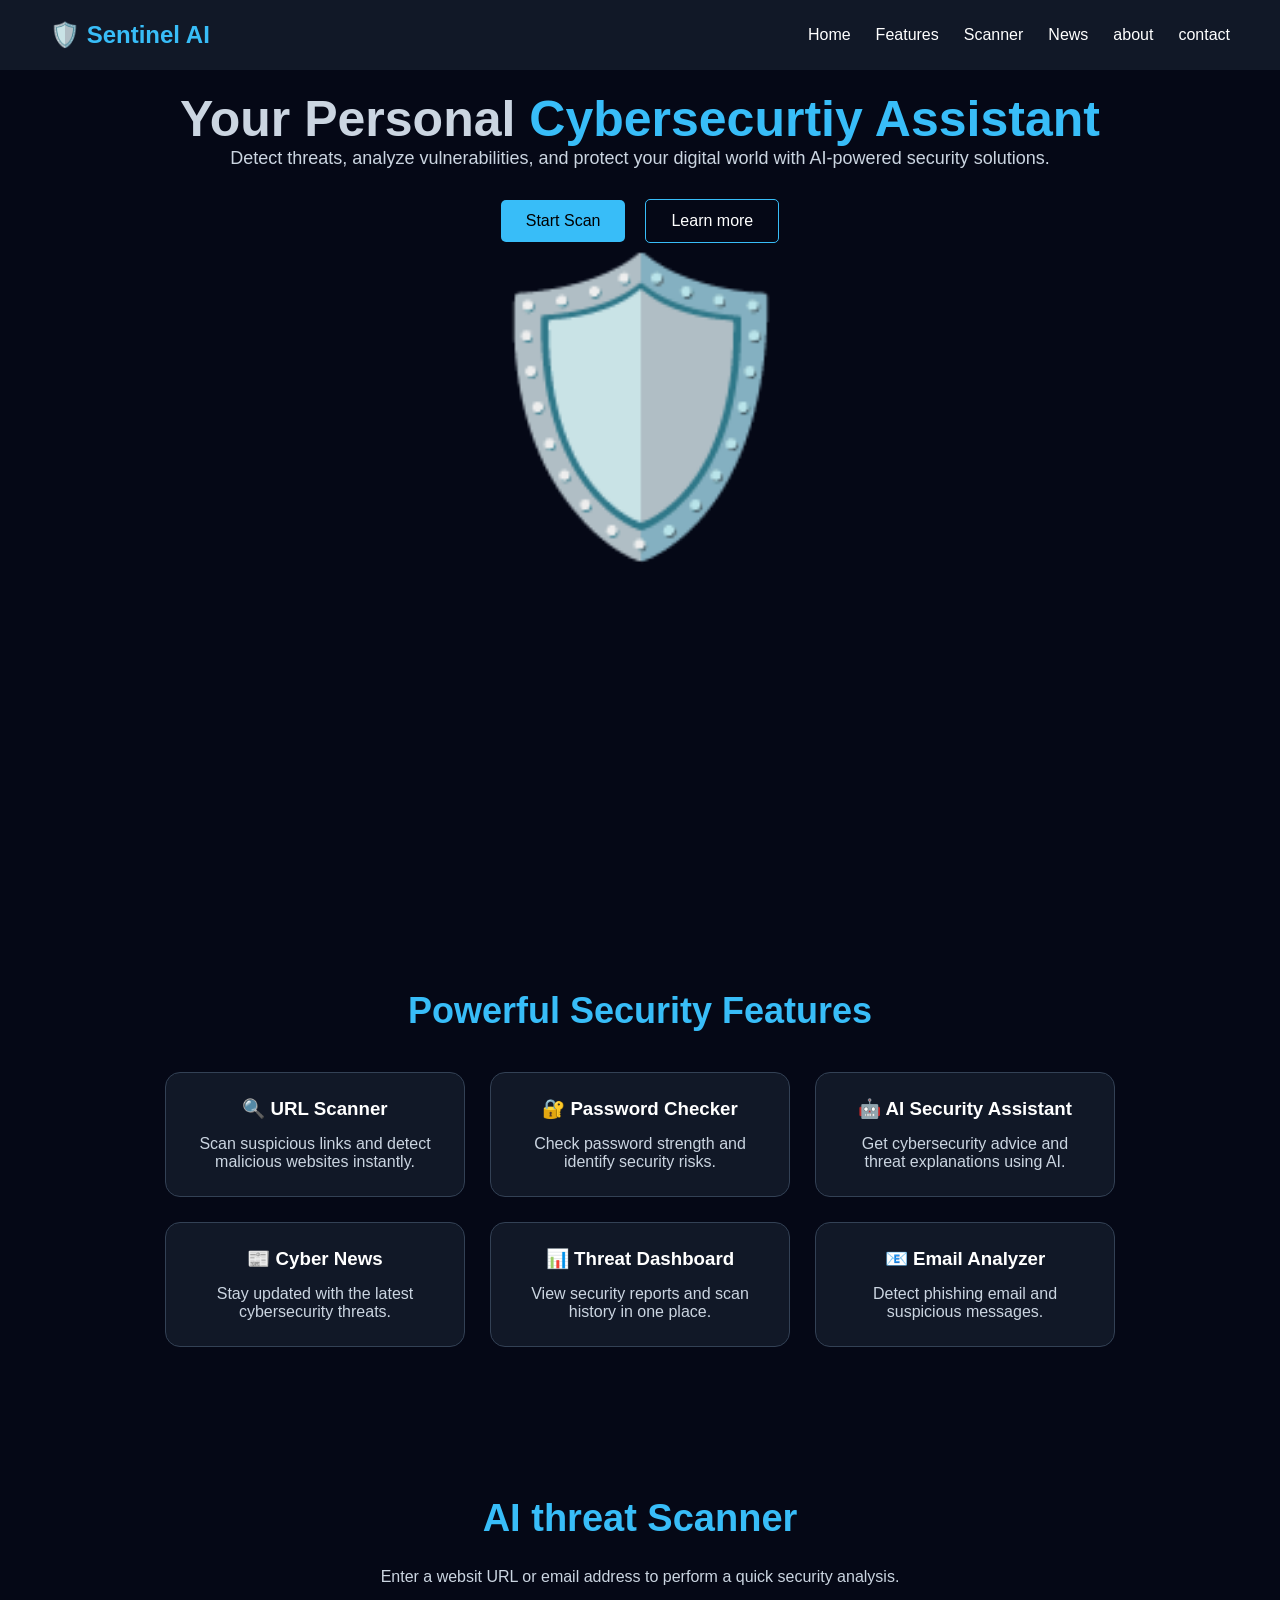
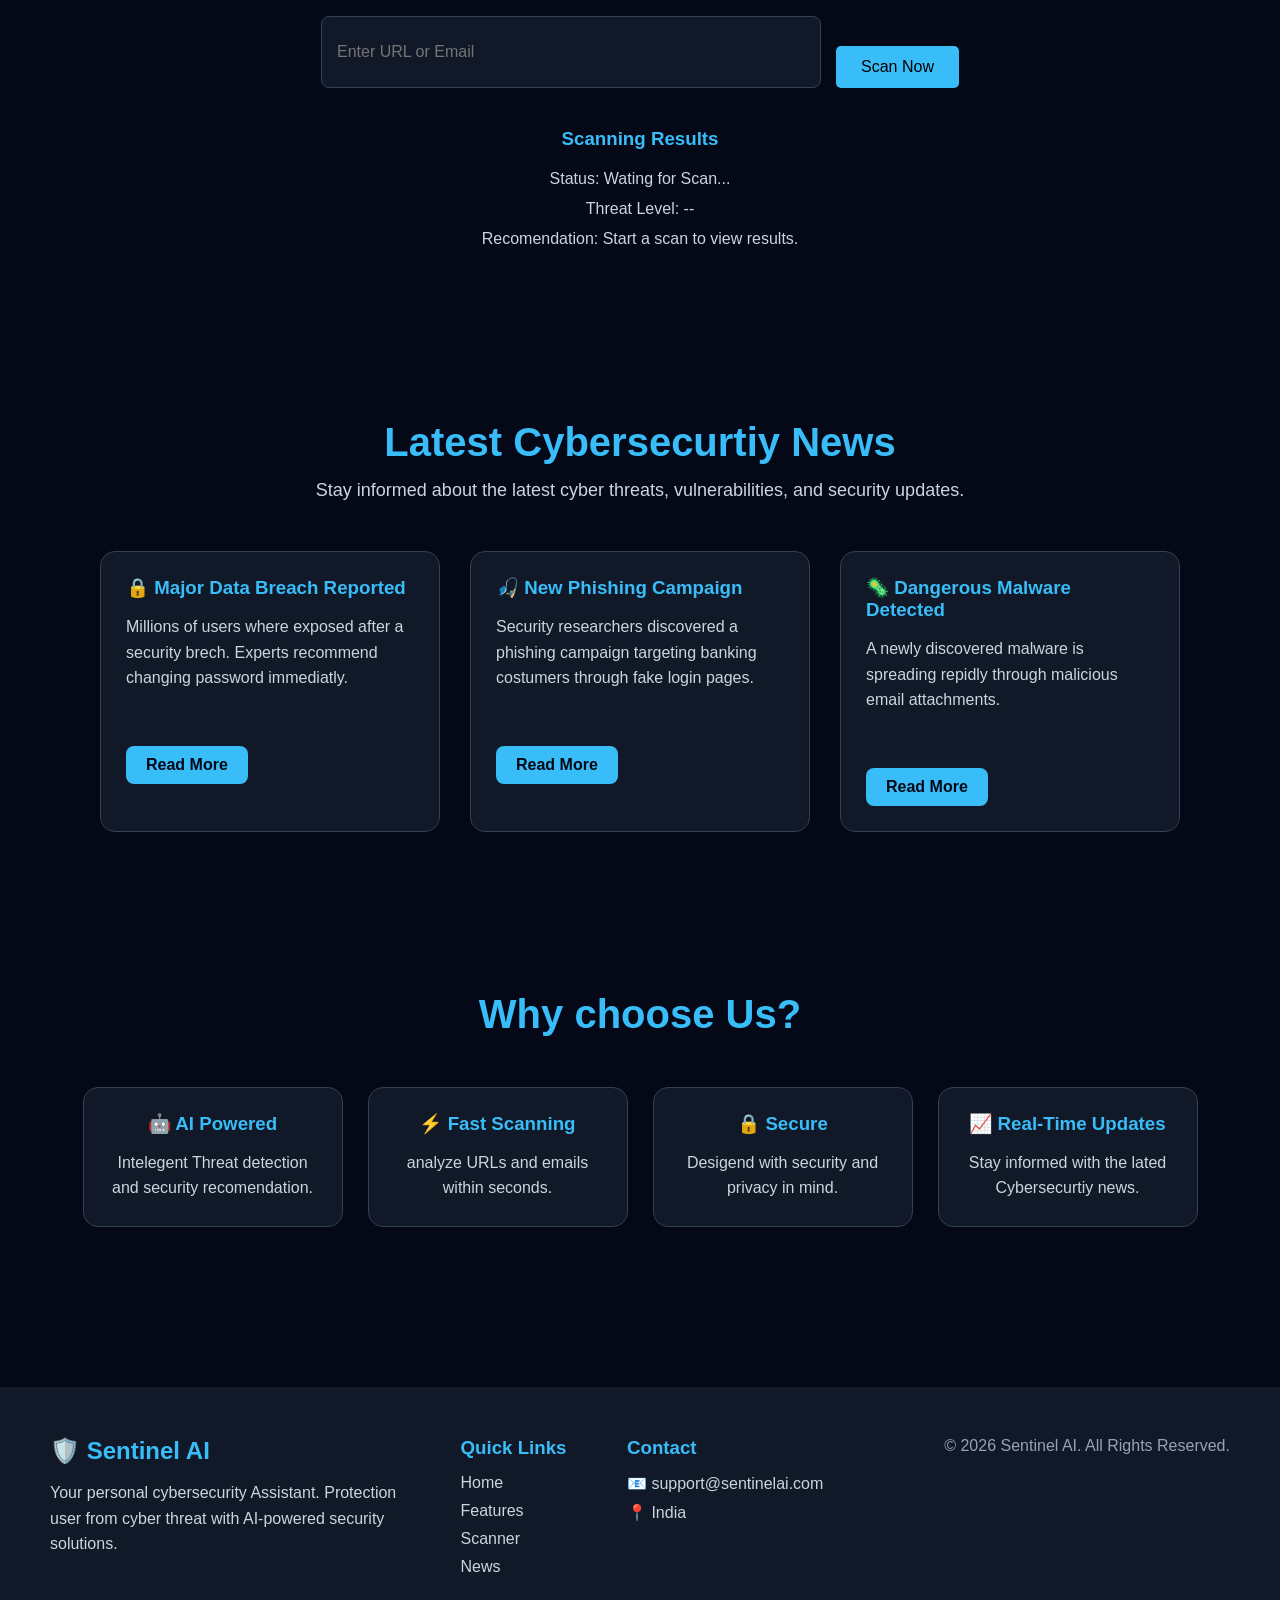
==== src/main/resources/static/cyber.html @ d19e3086 "Initial Sentinel AI project" ====
<!DOCTYPE html>
<html lang="en">
<head>
    <meta charset="UTF-8">
    <meta name="viewport" content="width=device-width, initial-scale=1.0">
    <title>Cyber Security</title>
    <link rel="stylesheet" href="cyber.css">
</head>
<body>
    <nav>
        <span class="logo">🛡️ Sentinel AI</span>
        <div class="nav-link">
            <a href="">Home</a>
            <a href="">Features</a>
            <a href="">Scanner</a>
            <a href="">News</a>
            <a href="">about</a>
            <a href="">contact</a>
        </div>
    </nav>
    <section class="hero">
        <div class="hero-text">
            <h1>Your Personal <span>Cybersecurtiy Assistant</span></h1>
            <p>
                Detect threats, analyze vulnerabilities, and protect your
                digital world with AI-powered security solutions.
            </p>
            <button>Start Scan</button>
            <button class="secondary">Learn more</button>
        </div>
        <div class="hero-icon">
            🛡️
        </div>
    </section>
    <section class="features">
        <h2>Powerful Security Features</h2>
        <div class="cards">
            <div class="card">
                <h3>🔍 URL Scanner</h3>
                <p>
                    Scan suspicious links and detect malicious websites instantly.
                </p>
            </div>  

            <div class="card">
                <h3>🔐 Password Checker</h3>
                <p>
                    Check password strength and identify security risks.
                </p>
            </div>

            <div class="card">
                <h3>🤖 AI Security Assistant</h3>
                <p>
                    Get cybersecurity advice and threat explanations using AI.
                </p>
            </div>

            <div class="card">
                <h3>📰 Cyber News</h3>
                <p>
                    Stay updated with the latest cybersecurity threats.
                </p>
            </div>

            <div class="card">
                <h3>📊 Threat Dashboard</h3>
                <p>
                    View security reports and scan history in one place.
                </p>
            </div>

            <div class="card">
                <h3>📧 Email Analyzer</h3>
                <p>
                    Detect phishing email and suspicious messages.
                </p>
            </div>

        </div>

    </section>
    <section class="scanner">

        <h2> AI threat Scanner</h2>
        <p>
            Enter a websit URL or email address to perform a quick security analysis.
        </p>
        
        <div class="scanner-box">
            <input type="text" placeholder="Enter URL or Email">
            <button>Scan Now</button>
        </div>

        <div class="result-box">
            <h3>Scanning Results</h3>
            <p>Status: Wating for Scan...</p>
            <p>Threat Level: --</p>
            <p>Recomendation: Start a scan to view results.</p>
        </div>

    </section>
    <section class="news">
        <h2>Latest Cybersecurtiy News</h2>
        <p class="news-subtitle">
            Stay informed about the latest cyber threats, vulnerabilities, and security updates.
        </p>

        <div class="news-container">

            <div class="news-cards">
                <h3>🔒 Major Data Breach Reported</h3>
                <p>
                    Millions of users where exposed after a security brech.
                    Experts recommend changing  password immediatly.
                </p>
                <button>Read More</button>
            </div>

            <div class="news-cards">
                <h3>🎣 New Phishing Campaign</h3>
                <p>
                    Security researchers discovered a phishing campaign targeting 
                    banking costumers through fake login pages.
                </p>
                <button>Read More</button>
            </div>

            <div class="news-cards">
                <h3>🦠 Dangerous Malware Detected</h3>
                <p>A newly discovered malware is spreading  repidly  through 
                    malicious  email attachments.  
                </p>

                <button>Read More</button>
            </div>

        </div>
    </section>

    <section class="why">
        <h2>Why choose Us?</h2>
        <div class="why-container">
            <div class="why-card">
                <h3>🤖 AI Powered</h3>
                <p>
                    Intelegent Threat detection and security recomendation.
                </p>
            </div>

            <div class="why-card">
                <h3>⚡ Fast Scanning</h3>
                <p>
                    analyze URLs and emails within seconds.
                </p>
            </div>

            <div class="why-card">
                <h3>🔒 Secure</h3>
                <p>
                    Desigend with security and privacy in mind.
                </p>
            </div>

            <div class="why-card">
                <h3>📈 Real-Time Updates</h3>
                <p>
                    Stay informed with the lated Cybersecurtiy news.
                </p>
            </div>

        </div>
    </section>
    <footer>
        <div class="footer-container">
            <div class="footer-about">
                <h2>🛡️ Sentinel AI</h2>
                <p>
                    Your personal cybersecurity Assistant. Protection user from cyber threat
                    with AI-powered security solutions.
                </p>
            </div>

            <div class="footer-link">
                <h3>Quick Links</h3>
                    <a href="#">Home</a>
                    <a href="#">Features</a>
                    <a href="#">Scanner</a>
                    <a href="#">News</a>
            </div>

            <div class="footer-contact">
                <h3>Contact</h3>
                <p>📧 support@sentinelai.com</p>
                <p>📍 India</p>
            </div>

            <hr>
             <p class="copyright">
                © 2026 Sentinel AI. All Rights Reserved.
             </p>
        </div>
    </footer>

</body>
</html>
---- src/main/resources/static/cyber.css ----
*{
    margin:0px;
    padding: 0px;
    box-sizing: border-box;
    font-family: Arial, Helvetica, sans-serif;
}
body{
     background:#050816;
    color:white;
}
nav{
    height: 70px;
    display: flex;
    align-items: center;
    justify-content: space-between;
    padding:0px 50px;
    background:#111827;
        
}
.logo{
    font-size: 24px;
    font-weight: bold;
    color:#38bdf8;
}
.nav-link{
    display: flex;
    gap: 25px;
}
.nav-link a{
    text-decoration: none;
    color: white;
}
.nav-link a:hover{
    color:#38bdf8;
}
.hero{
    height:calc(100vh - 70px);
}
.hero-text{
        width :100%;
        text-align: center;
}
.hero-text h1{
    font-size:50px;
}
.hero-text span{
    color:#38bdf8;
}
.hero-text{
    margin-top:20px;
    font-size: 18px;
    color:#cbd5e1;
}
button{
    margin-top: 30px;
    padding:12px 25px;
    border: none;
    border-radius: 5px;
    background:#38bdf8;
    color:black;
    font-size:16px;
    cursor:pointer;
    
}
.secondary{
    margin-left:15px;
    background:transparent;
    color:white;
    border:1px solid #38bdf8;
}
.hero-icon{
    font-size:280px;
    text-align: center;
}
.features{
    padding:70px;
    text-align:center;
}
.features h2{
    font-size: 36px;
    margin-bottom: 40px;
    color:#38bdf8;
}
.cards{
    display: flex;
    justify-content: center;
    gap:25px;
    flex-wrap: wrap;
}
.card{
    width: 300px;
    padding:25px;
    background:#111827;
    border:1px solid #334155;
    border-radius: 15px;
    transition: 0.3s;
}
.card h3{
    margin-bottom: 15px;
}
.card p{
    color:#cbd5e1;
}
.card:hover{
    transform:translateY(-10px);
    border-color:#38bdf8;
}
.scanner{
    padding:80px 50px;
    text-align: center;
}
.scanner h2{
    font-size: 38px;
    color:#38bdf8;
    margin-bottom: 28px;
}
.scanner p{
    color:#cbd5e1;
    margin-bottom: 30px;
}
.scanner-box{
    display: flex;
    justify-content: center;
    gap:15px;
    flex-wrap: wrap;
    margin-bottom: 40px;
}
.scanner-box input{
    width: 500px;
    max-width: 90%;
    padding:15px;
    border:1px solid #334155;
    border-radius: 8px;
    background:#111827;
    color:white;
    font-size: 16px;
    outline:none;
}
.scanner-box input:focus{
    border-color:#38bdf8;
}
.result-box h3{
    color:#38bdf8;
    margin-bottom:20px;
}

.result-box p{
    margin:12px 0;
}

.news{
    padding: 80px;
    text-align: center;
}
.news h2{
    font-size: 40px;
    color:#38bdf8;
    margin-bottom: 15px;
}
.news-subtitle{
    color:#cbd5e1;
    margin-bottom: 50px;
    font-size: 18px;
}
.news-container{
    display: flex;
    justify-content: center;
    gap:30px;
    flex-wrap: wrap;

}
.news-cards{
    width:340px;
    background:#111827;
    border:1px solid #334155;
    border-radius: 15px;
    padding :25px;
    text-align: left;
    transition: 0.3s;
}
.news-cards :hover{
    transform: translateY(-8px);
    border-color:#38bdf8;
    box-shadow:0 0 20px rgba(56,189,248,0.3);   
}
.news-cards h3{
    color:#38bdf8;
    margin-bottom: 15px;

}
.news-cards p{
    color:#cbd5e1;
    line-height:1.6;
    margin-bottom: 25px;
}
.news-cards button{
    padding: 10px 20px;
    border: none;
    border-radius:8px;
    background:#38bdf8;
    color:#050816;
    font-weight:bold;
    transition: 0.3s;

}
.news-card button:hover{
    background:white;
}
.why{
    padding: 80px 50px;
    text-align:center;
}
.why h2{
    color:#38bdf8;
    font-size:40px;
    margin-bottom: 50px;
}
.why-container{
    display: flex;
    justify-content: center;
    gap:25px;
    flex-wrap: wrap;
}
.why-card{
    width:260px;
    background:#111827;
    padding:25px;
    border:1px solid #334155;
    border-radius:15px;
    transition: 0.3;
}
.why-card :hover{
    transform: translateY(-8px);
    border-color:#38bdf8;
    box-shadow:0 0 20px rgba(56,189,248,.3);
}
.why-card h3{
    color:#38bdf8;
    margin-bottom:15px;
}
.why-card p{
    color:#cbd5e1;
    line-height:1.6;
}
footer{
    background:#111827;
    padding:50px;
    margin-top:80px;
}
.footer-container{
    display: flex;
    justify-content: space-between;
    flex-wrap: wrap;
    gap:40px;    
}
.footer-about{
    width: 350px
}
.footer-about h2{
    color:#38bdf8;
    margin-bottom:15px;
}

.footer-about p{
    color:#cbd5e1;
    line-height:1.6;
}
.footer-link{
    display:flex;
    flex-direction:column;
}
.footer-link h3{
     color:#38bdf8;
    margin-bottom:15px;
}
.footer-link a{
    color:#cbd5e1;
    text-decoration:none;
    margin-bottom:10px;
    transition:.3s;
}
.footer-link a:hover{
     color:#38bdf8;
}
.footer-contact h3{
    color:#38bdf8;
    margin-bottom:15px;
}
.footer-contact p{
    color:#cbd5e1;
    margin-bottom:10px;
}
footer hr{
    margin:40px 0 20px;
    border:none;
    border-top:1px solid #334155;
}
.copyright{
    text-align:center;
    color:#94a3b8;
}
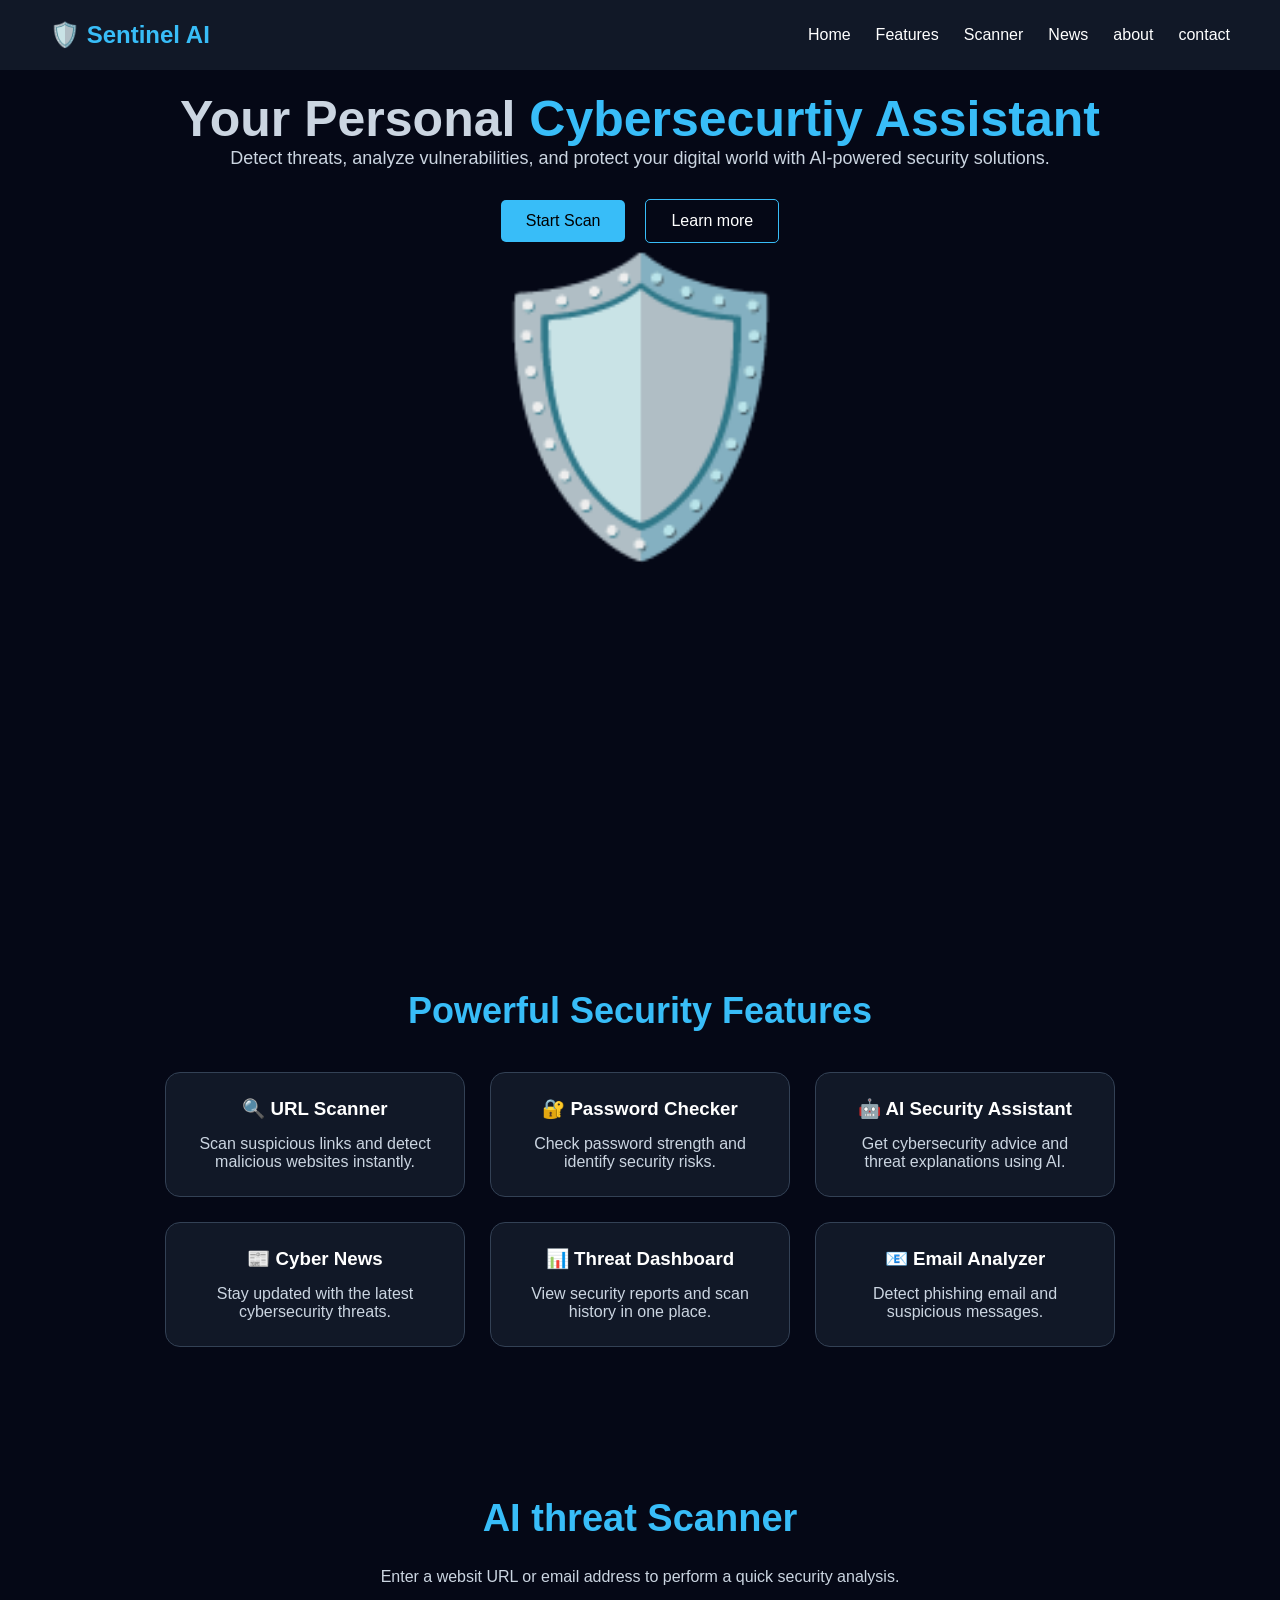
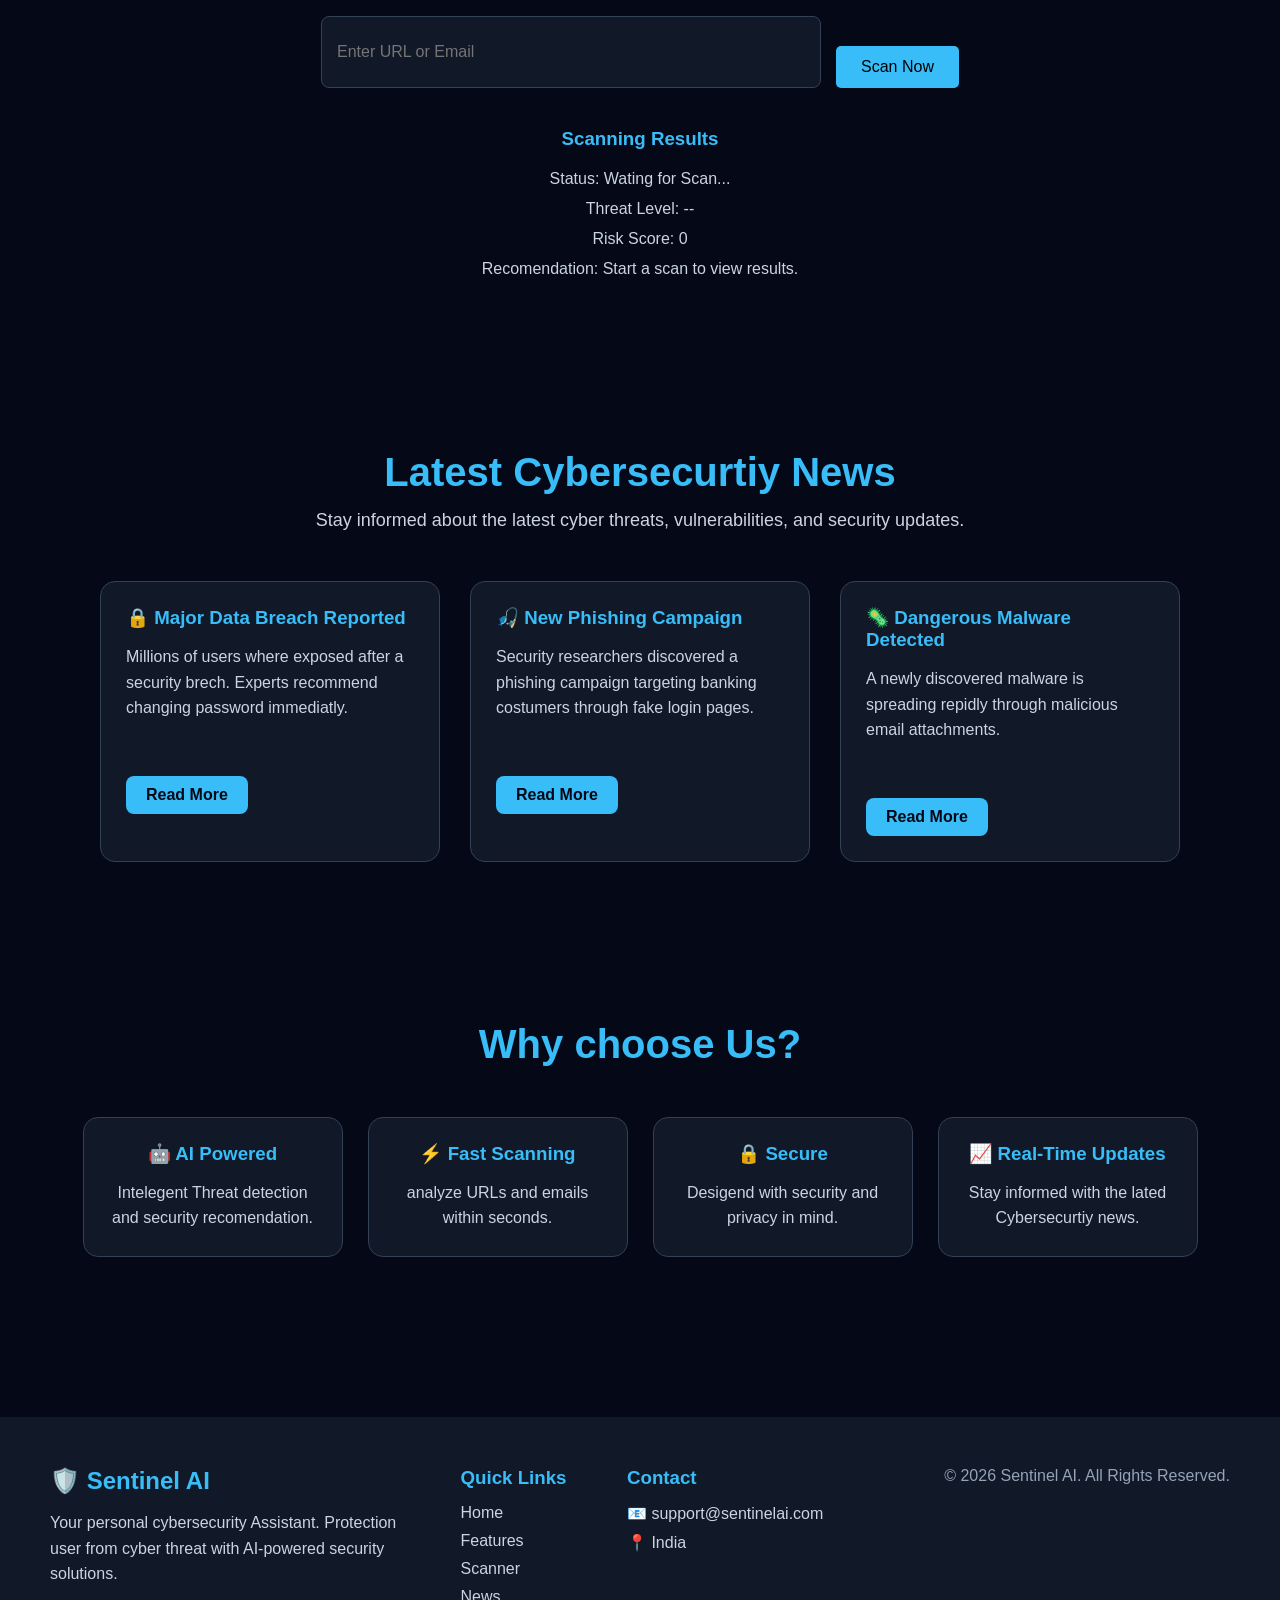
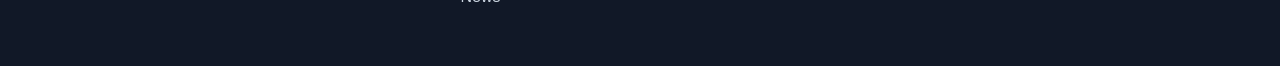
==== commit 249407b5: "password checker" ====
--- a/src/main/resources/static/cyber.html
+++ b/src/main/resources/static/cyber.html
@@ -42,7 +42,7 @@
                 </p>
             </div>  
 
-            <div class="card">
+            <div class="card" onclick="location.href='password.html'">
                 <h3>🔐 Password Checker</h3>
                 <p>
                     Check password strength and identify security risks.
@@ -88,15 +88,16 @@
         </p>
         
         <div class="scanner-box">
-            <input type="text" placeholder="Enter URL or Email">
-            <button>Scan Now</button>
+            <input type="text" id="urlInput" placeholder="Enter URL or Email">
+            <button id="scanBtn">Scan Now</button>
         </div>
 
         <div class="result-box">
             <h3>Scanning Results</h3>
-            <p>Status: Wating for Scan...</p>
-            <p>Threat Level: --</p>
-            <p>Recomendation: Start a scan to view results.</p>
+            <p id="status">Status: Wating for Scan...</p>
+            <p id="threat">Threat Level: --</p>
+            <p id="riskScore"> Risk Score: 0</p>
+            <p id="recomendation">Recomendation: Start a scan to view results.</p>
         </div>
 
     </section>
@@ -201,6 +202,6 @@
              </p>
         </div>
     </footer>
-
+    <script src="cyber.js"></script>
 </body>
 </html>
